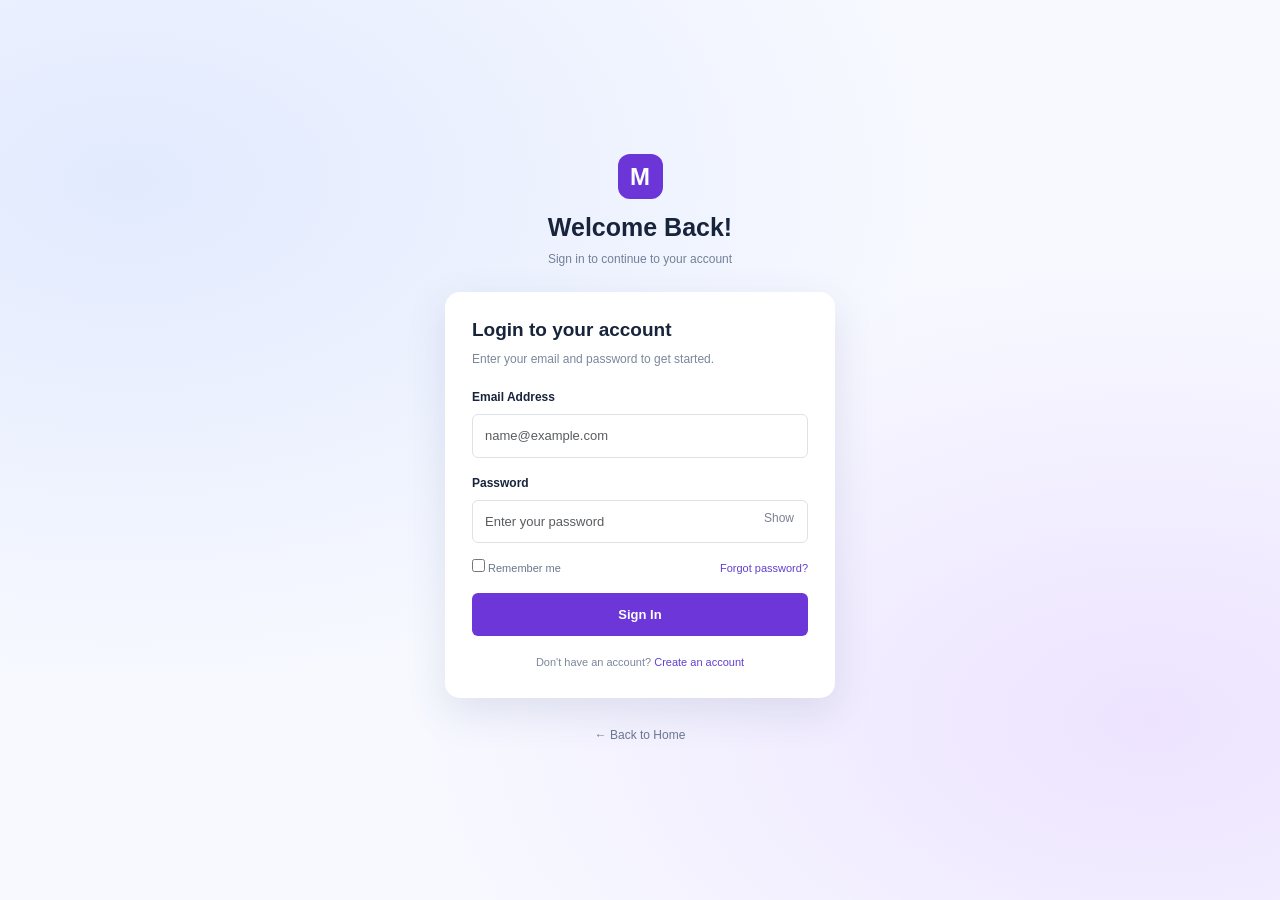
==== login.html @ 97323ac3 "Initial commit - Task 2" ====
<!doctype html>
<html lang="en">

<head>
    <meta charset="UTF-8">
    <meta name="viewport" content="width=device-width,initial-scale=1">
    <title>Management System | Login</title>
    <link href="https://cdn.jsdelivr.net/npm/bootstrap@5.3.3/dist/css/bootstrap.min.css" rel="stylesheet">
    <link rel="stylesheet" href="style.css">
</head>

<body class="login-body">
    <main class="login-wrap">
        <div class="text-center mb-4"><a href="index.html" class="logo-box">M</a>
            <h1 class="login-title">Welcome Back!</h1>
            <p class="login-subtitle">Sign in to continue to your account</p>
        </div>
        <div class="login-card">
            <h2>Login to your account</h2>
            <p>Enter your email and password to get started.</p>
            <form id="loginForm"><label for="email" class="form-label">Email Address</label><input type="email"
                    id="email" class="form-control" placeholder="name@example.com" required><label for="password"
                    class="form-label mt-3">Password</label>
                <div class="password-field"><input type="password" id="password" class="form-control"
                        placeholder="Enter your password" required minlength="6"><button type="button"
                        id="togglePassword">Show</button></div>
                <div class="d-flex justify-content-between align-items-center my-3"><label class="remember"><input
                            type="checkbox"> Remember me</label><a href="#" id="forgotLink">Forgot password?</a></div>
                <button type="submit" class="btn login-btn w-100">Sign In</button>
                <div id="loginMessage" class="small mt-3" role="status"></div>
            </form>
            <p class="signup-text">Don't have an account? <a href="#" id="signupLink">Create an account</a></p>
        </div>
        <div class="text-center mt-4"><a href="index.html" class="back-link">← Back to Home</a></div>
    </main>
    <script src="script.js"></script>
</body>

</html>
---- style.css ----
:root {
    --navy: #14233e;
    --blue: #4665ed
}

* {
    box-sizing: border-box
}

body {
    font-family: Arial, Helvetica, sans-serif;
    color: #17243b;
    margin: 0;
    background: #fff
}

.nav-custom {
    background: #15253f;
    min-height: 55px
}

.navbar-brand {
    font-size: 16px
}

.navbar .nav-link {
    font-size: 13px
}

.hero-panel {
    height: 480px;
    background-size: cover;
    background-position: center;
    position: relative;
    display: flex;
    align-items: center
}

.hero-panel:before {
    content: "";
    position: absolute;
    inset: 0;
    background: linear-gradient(90deg, rgba(13, 30, 57, .86) 0%, rgba(16, 35, 63, .61) 48%, rgba(10, 22, 41, .16) 100%)
}

.hero-content {
    position: relative;
    z-index: 1;
    color: white;
    padding-left: 65px
}

.hero-content .eyebrow {
    font-size: 11px;
    font-weight: 700;
    letter-spacing: 1.6px
}

.hero-content h1 {
    font-size: 48px;
    font-weight: 800;
    line-height: 1.13;
    margin: 14px 0
}

.hero-content p {
    font-size: 15px;
    max-width: 510px;
    line-height: 1.65
}

.btn-primary {
    background: #4769f4;
    border-color: #4769f4
}

.carousel-control-prev,
.carousel-control-next {
    width: 7%
}

.carousel-indicators button {
    width: 24px !important;
    height: 3px !important
}

.goal-section {
    max-width: 1110px
}

.goal-image {
    width: 100%;
    height: 325px;
    object-fit: cover;
    border-radius: 12px;
    box-shadow: 0 8px 20px #192b4518
}

.section-tag {
    font-size: 11px;
    letter-spacing: 2px;
    color: #4d6bf2;
    font-weight: 700
}

.goal-section h2 {
    font-size: 31px;
    font-weight: 750;
    margin: 9px 0
}

.muted {
    color: #647087;
    font-size: 14px;
    line-height: 1.8
}

.feature {
    background: #fff;
    border: 1px solid #e7ebf5;
    box-shadow: 0 4px 14px #14233e0b;
    border-radius: 10px;
    padding: 16px;
    height: 100%
}

.feature-icon {
    color: #5566ed;
    font-size: 22px;
    margin-bottom: 8px
}

.feature h3 {
    font-size: 16px;
    font-weight: 700
}

.feature p {
    font-size: 12px;
    color: #687388;
    margin-bottom: 0
}

.cta {
    background: #f7f9ff
}

.cta h2 {
    font-size: 27px;
    font-weight: 750
}

.cta p {
    font-size: 13px;
    color: #6e7787
}

.footer {
    background: #15253f;
    color: #fff;
    padding: 18px 12px;
    font-size: 12px
}

.footer small {
    opacity: .78
}

.courses-body {
    min-height: 100vh;
    display: flex;
    flex-direction: column;
    background: linear-gradient(120deg, #eef3ff, #f7f4ff)
}

.courses-main {
    flex: 1;
    max-width: 1050px;
    padding-top: 42px;
    padding-bottom: 48px
}

.courses-heading {
    background: linear-gradient(100deg, #e3edff, #fff);
    border-radius: 12px;
    padding: 30px 10px;
    margin-bottom: 30px;
    box-shadow: 0 5px 22px #273b6c0a
}

.courses-heading h1 {
    font-size: 30px;
    font-weight: 750;
    margin: 0 0 8px
}

.courses-heading p {
    font-size: 13px;
    margin: 0
}

.course-title {
    font-size: 24px;
    font-weight: 750;
    margin-bottom: 28px
}

.course-card {
    padding: 22px 25px;
    border-radius: 10px;
    min-height: 167px;
    border-left: 5px solid;
    box-shadow: 0 4px 14px #17243b0a
}

.course-card h3 {
    font-size: 20px;
    font-weight: 750;
    margin-bottom: 8px
}

.course-card p {
    font-size: 13px;
    line-height: 1.55;
    margin-bottom: 14px
}

.course-card .btn {
    color: #fff;
    font-size: 12px
}

.html-card {
    background: #fff0e8;
    border-color: #ed764e
}

.html-card h3 {
    color: #aa472b
}

.btn-html {
    background: #d66a42
}

.css-card {
    background: #e8f3ff;
    border-color: #4489cf
}

.css-card h3 {
    color: #2463a2
}

.btn-css {
    background: #397dbe
}

.bootstrap-card {
    background: #f1e8ff;
    border-color: #8255bf
}

.bootstrap-card h3 {
    color: #6935a5
}

.btn-bootstrap {
    background: #7a48b5
}

.js-card {
    background: #fff9d7;
    border-color: #d4b92e
}

.js-card h3 {
    color: #78630c
}

.btn-js {
    background: #b79b10
}

.modal-body p {
    font-size: 14px;
    line-height: 1.7
}

.login-body {
    min-height: 100vh;
    background: radial-gradient(ellipse at 10% 20%, #e2eafe, transparent 50%), radial-gradient(ellipse at 90% 80%, #ede3ff, transparent 45%), #f7f9ff;
    display: grid;
    place-items: center;
    padding: 30px 15px
}

.login-wrap {
    width: 100%;
    max-width: 390px
}

.logo-box {
    display: inline-grid;
    place-items: center;
    width: 45px;
    height: 45px;
    background: #6b35d8;
    color: white;
    text-decoration: none;
    border-radius: 12px;
    font-size: 24px;
    font-weight: bold;
    margin-bottom: 13px
}

.login-title {
    font-size: 25px;
    font-weight: 800
}

.login-subtitle {
    font-size: 12px;
    color: #738098
}

.login-card {
    background: #fff;
    padding: 27px;
    border-radius: 15px;
    box-shadow: 0 14px 40px #34457820
}

.login-card h2 {
    font-size: 19px;
    font-weight: 750
}

.login-card>p {
    font-size: 12px;
    color: #7c879b
}

.form-label {
    font-size: 12px;
    font-weight: 650
}

.form-control {
    font-size: 13px;
    padding: 11px 12px
}

.password-field {
    position: relative
}

.password-field input {
    padding-right: 58px
}

.password-field button {
    position: absolute;
    right: 8px;
    top: 8px;
    border: 0;
    background: transparent;
    font-size: 12px;
    color: #7c8191
}

.remember,
.login-card a {
    font-size: 11px
}

.remember {
    color: #69768d
}

.login-card a {
    color: #6240ce;
    text-decoration: none
}

.login-btn {
    background: #6d36d8;
    color: white;
    font-weight: 700;
    font-size: 13px;
    padding: 11px
}

.login-btn:hover {
    background: #5623b5;
    color: white
}

.signup-text {
    text-align: center;
    margin: 18px 0 0;
    font-size: 11px !important
}

.back-link {
    color: #6c7590;
    text-decoration: none;
    font-size: 12px
}

@media(max-width:767px) {
    .hero-panel {
        height: 420px
    }

    .hero-content {
        padding: 0 44px
    }

    .hero-content h1 {
        font-size: 35px
    }

    .hero-content p {
        font-size: 13px
    }

    .goal-section h2 {
        font-size: 25px
    }

    .courses-main {
        padding-top: 22px
    }

    .courses-heading h1 {
        font-size: 23px
    }
}
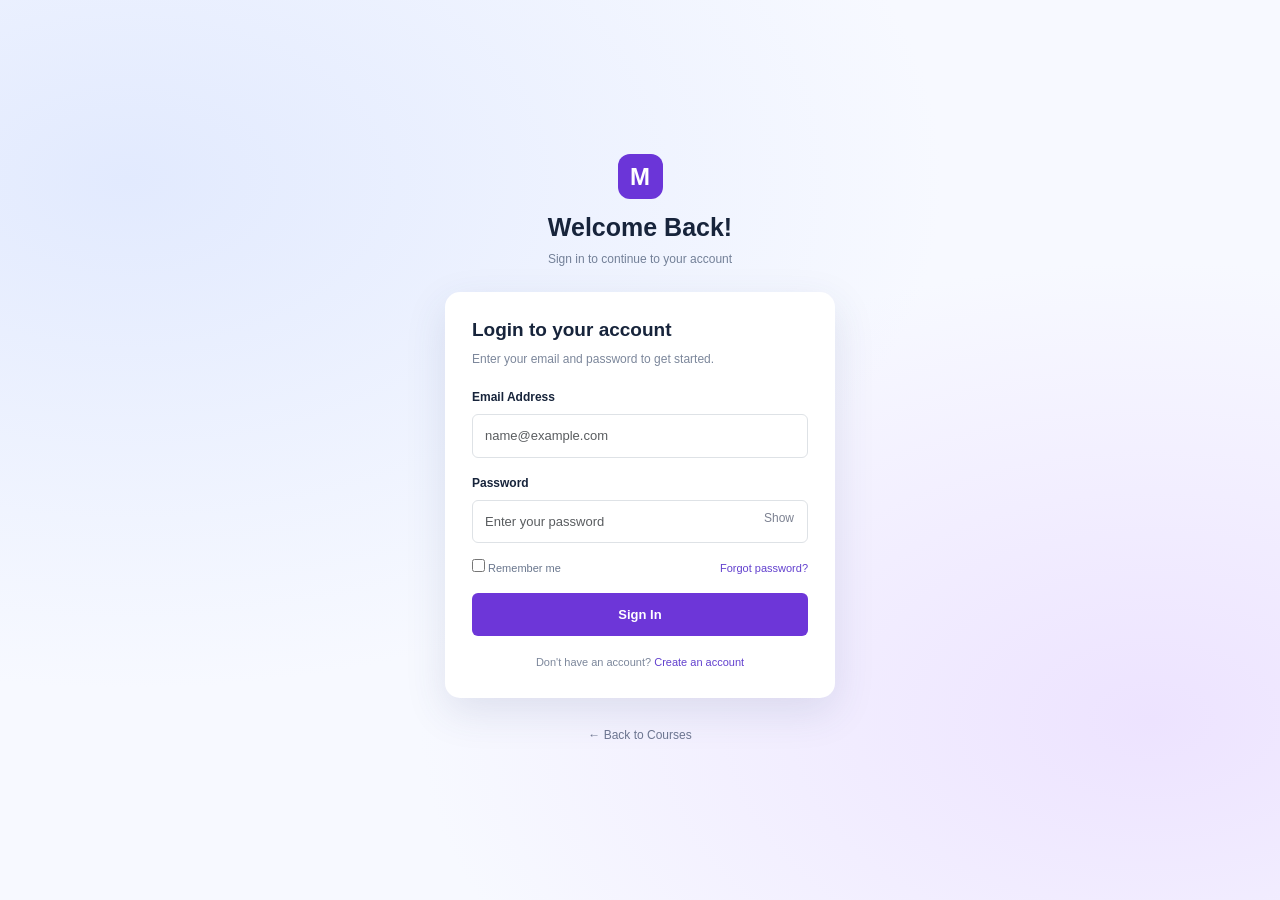
==== commit 58ebdad2: "Fix login redirect to courses Co-authored-by: Copilot <223556219+Copilot@users.noreply.github.com>" ====
--- a/login.html
+++ b/login.html
@@ -31,7 +31,7 @@
             </form>
             <p class="signup-text">Don't have an account? <a href="#" id="signupLink">Create an account</a></p>
         </div>
-        <div class="text-center mt-4"><a href="index.html" class="back-link">← Back to Home</a></div>
+        <div class="text-center mt-4"><a href="courses.html" class="back-link">← Back to Courses</a></div>
     </main>
     <script src="script.js"></script>
 </body>
